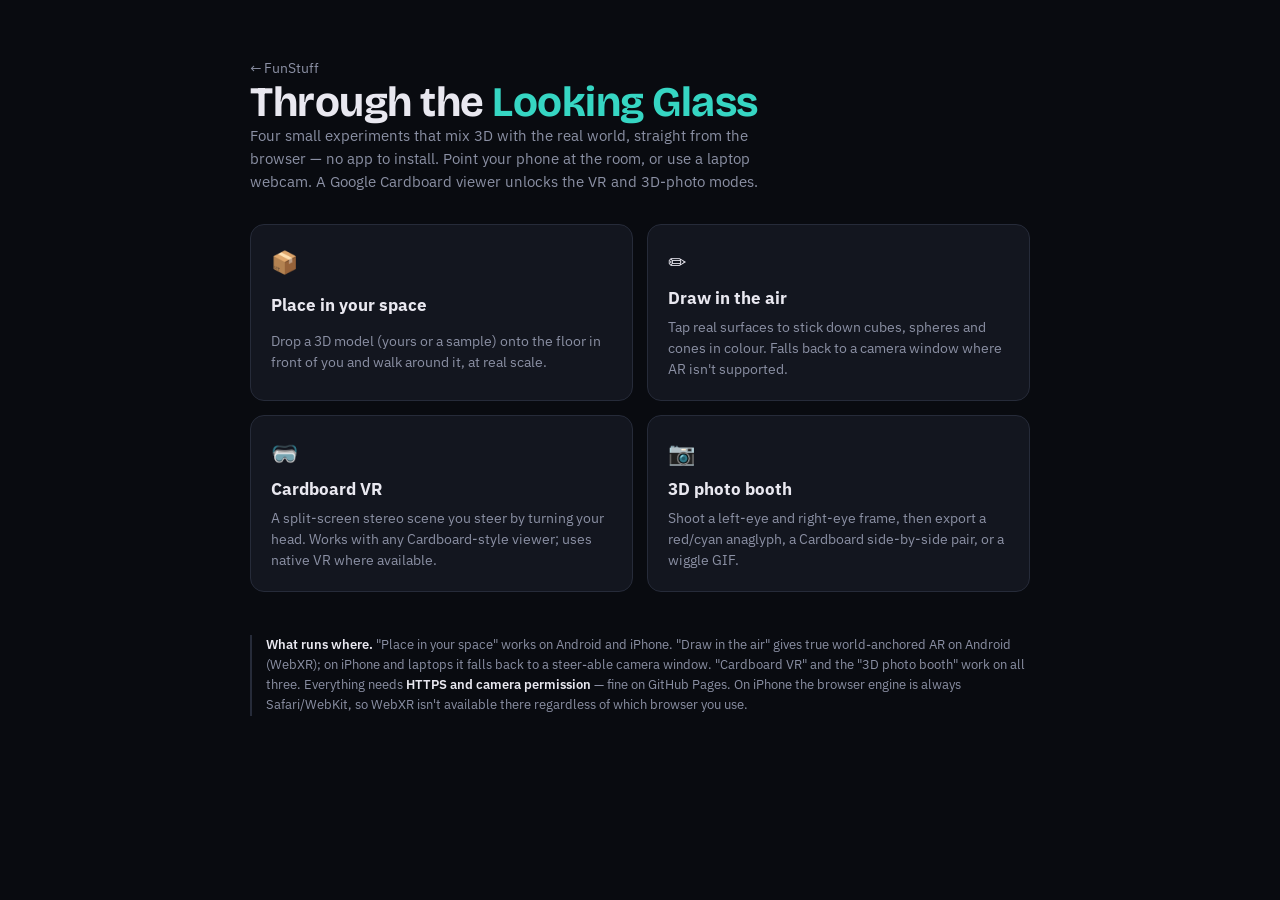
==== ar/index.html @ b3c00f2f "Add Through the Looking Glass: browser AR, Cardboard VR and a 3D photo booth New ar/ site with four " ====
<!doctype html>
<html lang="en">
<head>
<meta charset="utf-8">
<meta name="viewport" content="width=device-width, initial-scale=1, viewport-fit=cover">
<title>Through the Looking Glass</title>
<meta name="description" content="Place 3D models in your room, draw shapes in the air, step into Cardboard VR, and shoot your own 3D photos — all in the browser, on phones and laptops.">
<link rel="preconnect" href="https://fonts.googleapis.com">
<link rel="stylesheet" href="https://fonts.googleapis.com/css2?family=Bricolage+Grotesque:opsz,wght@12..96,700&family=IBM+Plex+Mono:wght@400;500&family=IBM+Plex+Sans:wght@400;500;600&display=swap">
<link rel="stylesheet" href="css/base.css">
</head>
<body>
<main class="hub">
  <header>
    <a class="back" href="../">← FunStuff</a>
    <h1>Through the <span>Looking&nbsp;Glass</span></h1>
    <p class="lede">Four small experiments that mix 3D with the real world, straight from the browser — no app to install. Point your phone at the room, or use a laptop webcam. A Google&nbsp;Cardboard viewer unlocks the VR and 3D-photo modes.</p>
  </header>

  <div class="modes">
    <a class="mode" href="place.html">
      <span class="ic">📦</span>
      <strong>Place in your space</strong>
      <p>Drop a 3D model (yours or a sample) onto the floor in front of you and walk around it, at real scale.</p>
    </a>
    <a class="mode" href="draw.html">
      <span class="ic">✏️</span>
      <strong>Draw in the air</strong>
      <p>Tap real surfaces to stick down cubes, spheres and cones in colour. Falls back to a camera window where AR isn't supported.</p>
    </a>
    <a class="mode" href="vr.html">
      <span class="ic">🥽</span>
      <strong>Cardboard VR</strong>
      <p>A split-screen stereo scene you steer by turning your head. Works with any Cardboard-style viewer; uses native VR where available.</p>
    </a>
    <a class="mode" href="stereo.html">
      <span class="ic">📷</span>
      <strong>3D photo booth</strong>
      <p>Shoot a left-eye and right-eye frame, then export a red/cyan anaglyph, a Cardboard side-by-side pair, or a wiggle GIF.</p>
    </a>
  </div>

  <p class="note">
    <b>What runs where.</b> "Place in your space" works on Android and iPhone. "Draw in the air" gives true world-anchored AR on Android (WebXR); on iPhone and laptops it falls back to a steer-able camera window. "Cardboard VR" and the "3D photo booth" work on all three. Everything needs <b>HTTPS and camera permission</b> — fine on GitHub Pages. On iPhone the browser engine is always Safari/WebKit, so WebXR isn't available there regardless of which browser you use.
  </p>
</main>
</body>
</html>
---- ar/css/base.css ----
/* Shared shell for the "Through the Looking Glass" AR/VR site.
   Dark theme to match the other FunStuff sites; cyan accent is this site's own.
   Each mode page links this, then adds its own mode-specific styles. */
:root {
  --ink: #090b10;
  --panel: #13161f;
  --panel-2: #1a1e2a;
  --line: #262b39;
  --fg: #e9e8f0;
  --muted: #8b90a4;
  --accent: #36d6c3;
  --accent-soft: rgba(54, 214, 195, 0.14);
  --warn: #ffb454;
  --bad: #ff6b6b;
  --display: "Bricolage Grotesque", "Fraunces", Georgia, serif;
  --body: "IBM Plex Sans", system-ui, -apple-system, "Segoe UI", sans-serif;
  --mono: "IBM Plex Mono", ui-monospace, Menlo, Consolas, monospace;
  color-scheme: dark;
}
* { box-sizing: border-box; }
html, body { height: 100%; }
body {
  margin: 0;
  background: var(--ink);
  color: var(--fg);
  font-family: var(--body);
  font-size: 15px;
  line-height: 1.55;
  -webkit-text-size-adjust: 100%;
}
[hidden] { display: none !important; }
a { color: var(--accent); }
button, input, select, label { font: inherit; color: inherit; }
:focus-visible { outline: 2px solid var(--accent); outline-offset: 2px; }

/* ---- Hub (index) ---- */
main.hub { max-width: 820px; margin: 0 auto; padding: 56px 20px 80px; display: grid; gap: 30px; }
.hub h1 { font: 700 42px/1.05 var(--display); margin: 0; letter-spacing: -0.5px; }
.hub h1 span { color: var(--accent); }
.hub .lede { margin: 0; color: var(--muted); max-width: 60ch; }
.hub .back { color: var(--muted); text-decoration: none; font-size: 14px; }
.hub .back:hover { color: var(--accent); }
.modes { display: grid; gap: 14px; grid-template-columns: 1fr 1fr; }
@media (max-width: 620px) { .modes { grid-template-columns: 1fr; } }
a.mode {
  display: grid; gap: 6px; padding: 20px; text-decoration: none; color: var(--fg);
  background: var(--panel); border: 1px solid var(--line); border-radius: 14px;
  transition: border-color .15s, transform .15s;
}
a.mode:hover, a.mode:focus-visible { border-color: var(--accent); transform: translateY(-2px); outline: none; }
a.mode .ic { font-size: 22px; }
a.mode strong { font-size: 17px; }
a.mode p { margin: 0; color: var(--muted); font-size: 13.5px; }
.hub .note { font-size: 13px; color: var(--muted); border-left: 2px solid var(--line); padding-left: 14px; }
.hub .note b { color: var(--fg); font-weight: 600; }

/* ---- Mode page shell ---- */
.stage { position: fixed; inset: 0; background: #000; overflow: hidden; }
.stage > canvas, .stage > video, .stage > model-viewer { position: absolute; inset: 0; width: 100%; height: 100%; }
.stage > video { object-fit: cover; }

.topbar {
  position: fixed; top: 0; left: 0; right: 0; z-index: 30;
  display: flex; align-items: center; gap: 12px; padding: 10px 14px;
  background: linear-gradient(to bottom, rgba(9,11,16,.85), rgba(9,11,16,0));
}
.topbar a.home { color: var(--fg); text-decoration: none; font-weight: 600; display: inline-flex; gap: 8px; align-items: center; }
.topbar a.home:hover { color: var(--accent); }
.topbar .title { color: var(--muted); font-size: 13px; }

.panel {
  background: rgba(19,22,31,.92); border: 1px solid var(--line); border-radius: 14px;
  padding: 16px; backdrop-filter: blur(8px);
}
.controls {
  position: fixed; left: 50%; bottom: max(16px, env(safe-area-inset-bottom)); transform: translateX(-50%);
  z-index: 30; display: flex; gap: 10px; flex-wrap: wrap; justify-content: center;
  width: min(680px, calc(100% - 24px));
}
.btn {
  appearance: none; border: 1px solid var(--line); background: var(--panel-2); color: var(--fg);
  padding: 11px 16px; border-radius: 11px; cursor: pointer; font-weight: 600; font-size: 14px;
  display: inline-flex; align-items: center; gap: 8px; transition: border-color .15s, background .15s;
}
.btn:hover { border-color: var(--accent); }
.btn.primary { background: var(--accent); color: #042019; border-color: var(--accent); }
.btn.primary:hover { filter: brightness(1.08); }
.btn:disabled { opacity: .45; cursor: not-allowed; }
.btn.ghost { background: transparent; }

.swatches { display: flex; gap: 8px; }
.swatch { width: 30px; height: 30px; border-radius: 50%; border: 2px solid transparent; cursor: pointer; }
.swatch[aria-pressed="true"] { border-color: #fff; box-shadow: 0 0 0 2px var(--accent); }

.hint {
  position: fixed; left: 50%; top: 64px; transform: translateX(-50%); z-index: 25;
  background: rgba(9,11,16,.8); color: var(--fg); padding: 8px 14px; border-radius: 999px;
  font-size: 13px; border: 1px solid var(--line); max-width: calc(100% - 24px); text-align: center;
}

/* Centered card used for intro / fallback / errors */
.overlay {
  position: fixed; inset: 0; z-index: 40; display: grid; place-items: center; padding: 20px;
  background: radial-gradient(1200px 600px at 50% -10%, rgba(54,214,195,.08), transparent), var(--ink);
}
.card { max-width: 440px; width: 100%; }
.card h2 { font: 650 24px/1.1 var(--display); margin: 0 0 8px; }
.card p { color: var(--muted); margin: 0 0 14px; }
.card .row { display: flex; gap: 10px; flex-wrap: wrap; }
.badge { display: inline-block; font-size: 12px; font-family: var(--mono); padding: 2px 8px; border-radius: 6px; border: 1px solid var(--line); color: var(--muted); }
.badge.ok { color: var(--accent); border-color: var(--accent); }
.badge.no { color: var(--warn); border-color: var(--warn); }
.file-in { display: none; }
.linklike { background: none; border: none; color: var(--accent); cursor: pointer; padding: 0; text-decoration: underline; }
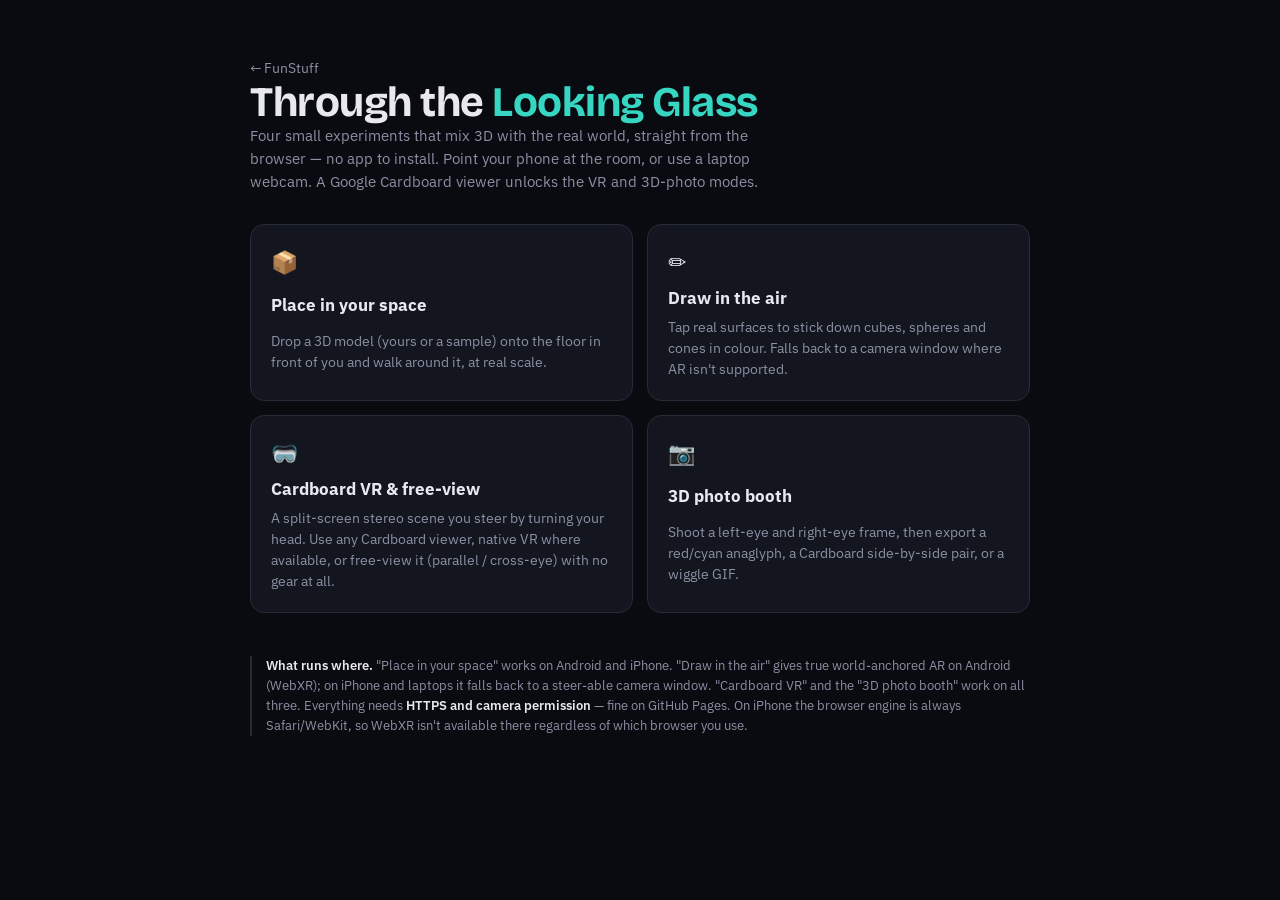
==== commit d426257a: "VR: add no-gear free-view (parallel / cross-eye) with depth slider Reuses the stereo renderer in vr." ====
--- a/ar/index.html
+++ b/ar/index.html
@@ -30,8 +30,8 @@
     </a>
     <a class="mode" href="vr.html">
       <span class="ic">🥽</span>
-      <strong>Cardboard VR</strong>
-      <p>A split-screen stereo scene you steer by turning your head. Works with any Cardboard-style viewer; uses native VR where available.</p>
+      <strong>Cardboard VR &amp; free-view</strong>
+      <p>A split-screen stereo scene you steer by turning your head. Use any Cardboard viewer, native VR where available, or free-view it (parallel / cross-eye) with no gear at all.</p>
     </a>
     <a class="mode" href="stereo.html">
       <span class="ic">📷</span>
